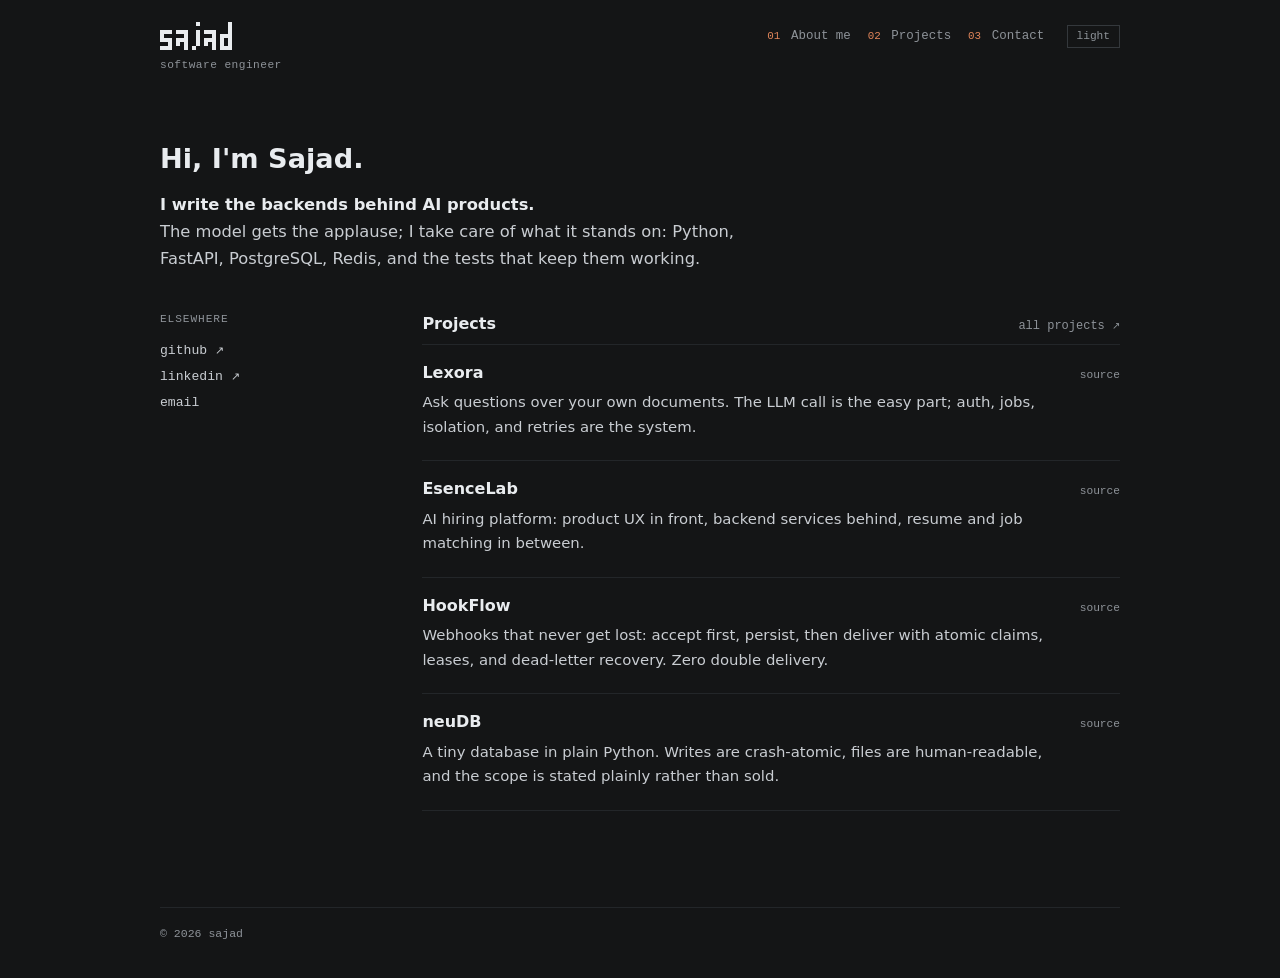
==== index.html @ 62118ca2 "edition 6.1: big wordmark out, theme-switch fix, less furniture - home: the big pixel sajad hero is " ====
<!-- no build step, no frameworks. view source is fine. -->
<!DOCTYPE html>
<html lang="en">
<head>
<meta charset="utf-8">
<meta name="viewport" content="width=device-width, initial-scale=1.0, viewport-fit=cover">
<meta name="color-scheme" content="dark light">
<meta name="theme-color" content="#141516">
<script>try{if(localStorage.getItem('sajad:theme')==='light'){
document.documentElement.setAttribute('data-theme','light');
var m=document.querySelector('meta[name="theme-color"]');
if(m)m.content='#e9e8e4'}}catch(e){}</script>
<title>Sajad · Software Engineer</title>
<meta name="description" content="Sajad writes the backends behind AI products. Projects and every way to reach him.">
<meta name="author" content="Abdulla Sajad">
<link rel="canonical" href="https://sajadxdp.github.io/">
<link rel="icon" href="./favicon.svg" type="image/svg+xml">
<link rel="stylesheet" href="./style.css">
<meta property="og:type" content="website">
<meta property="og:site_name" content="Sajad">
<meta property="og:title" content="Sajad · Software Engineer">
<meta property="og:description" content="Sajad writes the backends behind AI products. Projects and every way to reach him.">
<meta property="og:image" content="https://sajadxdp.github.io/og.png">
<meta property="og:image:width" content="1200">
<meta property="og:image:height" content="630">
<meta property="og:image:alt" content="Sajad. I write the backends behind AI products.">
<meta name="twitter:card" content="summary_large_image">
</head>
<body>
<a class="skip-link" href="#main">Skip to content</a>

<header>
  <a class="mark" href="./" aria-label="Sajad, home"><svg viewBox="0 0 18 7" width="72" height="28" fill="currentColor" shape-rendering="crispEdges" aria-hidden="true"><rect x="9" y="0" width="1" height="1"/><rect x="17" y="0" width="1" height="1"/><rect x="17" y="1" width="1" height="1"/><rect x="0" y="2" width="3" height="1"/><rect x="4" y="2" width="3" height="1"/><rect x="9" y="2" width="1" height="1"/><rect x="11" y="2" width="3" height="1"/><rect x="17" y="2" width="1" height="1"/><rect x="0" y="3" width="1" height="1"/><rect x="6" y="3" width="1" height="1"/><rect x="9" y="3" width="1" height="1"/><rect x="13" y="3" width="1" height="1"/><rect x="15" y="3" width="3" height="1"/><rect x="0" y="4" width="3" height="1"/><rect x="4" y="4" width="3" height="1"/><rect x="9" y="4" width="1" height="1"/><rect x="11" y="4" width="3" height="1"/><rect x="15" y="4" width="1" height="1"/><rect x="17" y="4" width="1" height="1"/><rect x="2" y="5" width="1" height="1"/><rect x="4" y="5" width="1" height="1"/><rect x="6" y="5" width="1" height="1"/><rect x="9" y="5" width="1" height="1"/><rect x="11" y="5" width="1" height="1"/><rect x="13" y="5" width="1" height="1"/><rect x="15" y="5" width="1" height="1"/><rect x="17" y="5" width="1" height="1"/><rect x="0" y="6" width="3" height="1"/><rect x="6" y="6" width="1" height="1"/><rect x="8" y="6" width="1" height="1"/><rect x="13" y="6" width="1" height="1"/><rect x="15" y="6" width="3" height="1"/></svg></a>
  <nav aria-label="Primary">
    <a href="./about.html"><span class="n">01</span> About me</a>
    <a href="./projects.html"><span class="n">02</span> Projects</a>
    <a href="./contact.html"><span class="n">03</span> Contact</a>
  </nav>
  <button id="theme-toggle" type="button" class="theme-toggle" aria-label="Switch to the light theme">light</button>
  <p class="site-role">software engineer</p>
</header>

<main id="main">
<h1>Hi, I'm Sajad.</h1>
<p class="stand"><strong>I write the backends behind AI products.</strong><br>
The model gets the applause; I take care of what it stands on: Python, FastAPI, PostgreSQL, Redis, and the tests that keep them working.</p>

<div class="home-grid">
  <aside class="rail">
    <h2>elsewhere</h2>
    <ul class="rail-list">
      <li><a href="https://github.com/sajadxdp">github <span class="arrow" aria-hidden="true">&#8599;</span></a></li>
      <li><a href="https://www.linkedin.com/in/abdullasajad">linkedin <span class="arrow" aria-hidden="true">&#8599;</span></a></li>
      <li><a href="mailto:abdullasajad01@gmail.com">email</a></li>
    </ul>
  </aside>

  <div class="board">
    <div class="sec-head">
      <h2>Projects</h2>
      <a class="more" href="./projects.html">all projects <span class="arrow" aria-hidden="true">&#8599;</span></a>
    </div>
    <ul class="rows">
  <li class="row">
    <div class="row-head"><a class="row-title" href="https://github.com/sajadxdp/lexora-ai">Lexora</a>
    <span class="row-meta"><a href="https://github.com/sajadxdp/lexora-ai">source</a></span></div>
    <p>Ask questions over your own documents. The LLM call is the easy part; auth, jobs, isolation, and retries are the system.</p>
  </li>
  <li class="row">
    <div class="row-head"><a class="row-title" href="https://github.com/sajadxdp/esencelab">EsenceLab</a>
    <span class="row-meta"><a href="https://github.com/sajadxdp/esencelab">source</a></span></div>
    <p>AI hiring platform: product UX in front, backend services behind, resume and job matching in between.</p>
  </li>
  <li class="row">
    <div class="row-head"><a class="row-title" href="https://github.com/sajadxdp/hookflow">HookFlow</a>
    <span class="row-meta"><a href="https://github.com/sajadxdp/hookflow">source</a></span></div>
    <p>Webhooks that never get lost: accept first, persist, then deliver with atomic claims, leases, and dead-letter recovery. Zero double delivery.</p>
  </li>
  <li class="row">
    <div class="row-head"><a class="row-title" href="https://github.com/sajadxdp/neudb">neuDB</a>
    <span class="row-meta"><a href="https://github.com/sajadxdp/neudb">source</a></span></div>
    <p>A tiny database in plain Python. Writes are crash-atomic, files are human-readable, and the scope is stated plainly rather than sold.</p>
  </li>
    </ul>
  </div>
</div>
</main>

<footer>
  <p>&copy; <span id="year">2026</span> sajad</p>
</footer>

<script src="./script.js" defer></script>
</body>
</html>
---- style.css ----
/* sajadxdp.github.io - edition 6.1, "charcoal studio", minimal.
   Rebuilt on the reference theme's pattern: dark-first charcoal
   canvas, mono chassis, rail + content home grid, hairline rows.
   Tokens only, system fonts only, no frameworks, no build step,
   zero animations. */

:root {
  --bg: #141516;
  --surface: #1b1d1e;
  --text: #c9cdd2;
  --bright: #e9ecef;
  --muted: #8e9399;
  --accent: #e0855a;
  --border: #232629;
  --border-strong: #34383c;
  --sans: system-ui, -apple-system, 'Segoe UI', Roboto, 'Helvetica Neue', Arial, sans-serif;
  --mono: ui-monospace, 'SF Mono', 'Cascadia Mono', Menlo, Consolas, monospace;
  --read: 40rem;
  --gutter: clamp(1rem, 4vw, 1.4rem);
}

[data-theme="light"] {
  --bg: #e9e8e4;
  --surface: #f3f2ee;
  --text: #383e44;
  --bright: #22262a;
  --muted: #5d646b;
  --accent: #a3461a;
  --border: #dcdad4;
  --border-strong: #c9c6bf;
}

* { box-sizing: border-box; }

html { color-scheme: dark; }

[data-theme="light"] { color-scheme: light; }

body {
  margin: 0;
  background: var(--bg);
  color: var(--text);
  font: 400 1rem/1.65 var(--sans);
  -webkit-text-size-adjust: 100%;
  padding-inline: var(--gutter);
}

::selection { background: var(--accent); color: var(--bg); }

a {
  color: var(--bright);
  text-decoration: none;
  overflow-wrap: anywhere;
}

a:hover { color: var(--accent); }

:focus-visible {
  outline: 2px solid var(--accent);
  outline-offset: 2px;
}

.visually-hidden {
  position: absolute;
  width: 1px;
  height: 1px;
  margin: -1px;
  padding: 0;
  overflow: hidden;
  clip: rect(0 0 0 0);
  white-space: nowrap;
  border: 0;
}

.skip-link { position: absolute; left: -9999px; }

.skip-link:focus {
  position: fixed;
  top: .8rem;
  left: .8rem;
  z-index: 10;
  background: var(--bright);
  color: var(--bg);
  padding: .5em .9em;
  text-decoration: none;
}

/* ---- header ---- */

header {
  max-width: 60rem;
  margin: 0 auto;
  padding-top: 1.4rem;
  display: flex;
  flex-wrap: wrap;
  align-items: center;
  gap: .4rem 1.2rem;
}

.mark {
  display: inline-flex;
  color: var(--bright);
  flex: none;
}

.mark svg { display: block; }

a.mark:hover { color: var(--accent); }

header nav[aria-label="Primary"] {
  display: flex;
  flex-wrap: wrap;
  gap: .2rem 1.05rem;
  margin-left: auto;
  font: 400 .78rem/1.7 var(--mono);
}

nav[aria-label="Primary"] a { color: var(--muted); }

nav[aria-label="Primary"] a:hover,
nav[aria-label="Primary"] a[aria-current="page"] { color: var(--bright); }

nav[aria-label="Primary"] .n {
  color: var(--accent);
  font-size: .68rem;
  margin-right: .2rem;
}

.site-role {
  flex-basis: 100%;
  font: 400 .7rem/1.6 var(--mono);
  color: var(--muted);
  letter-spacing: .04em;
}

.theme-toggle {
  font: 400 .7rem/1 var(--mono);
  color: var(--muted);
  background: transparent;
  border: 1px solid var(--border-strong);
  padding: .45em .8em;
  cursor: pointer;
  margin-left: .2rem;
}

.theme-toggle:hover { color: var(--bright); }

/* ---- page chassis ---- */

main {
  max-width: 60rem;
  margin: 0 auto;
  padding: 3.2rem 0 4rem;
}

h1 {
  color: var(--bright);
  font-weight: 600;
  font-size: clamp(1.5rem, 1.25rem + 1.2vw, 1.7rem);
  line-height: 1.25;
  margin: 0 0 1rem;
}

h2 {
  color: var(--bright);
  font-weight: 600;
  font-size: 1rem;
  margin: 2.2rem 0 .6rem;
}

p, ul, ol { margin: 0 0 1rem; }

li { margin-bottom: .3rem; }

strong { color: var(--bright); font-weight: 600; }

.stand { font-size: 1.02rem; max-width: var(--read); }

.meta {
  font: 400 .75rem/1.7 var(--mono);
  color: var(--muted);
  margin: 0 0 1rem;
}

/* ---- home: rail grid ---- */

.site-intro { max-width: var(--read); }

.home-grid {
  display: grid;
  grid-template-columns: minmax(0, 1fr);
  gap: 2.6rem;
  margin-top: 2.4rem;
}

@media (min-width: 840px) {
  .home-grid {
    grid-template-columns: 13rem minmax(0, 1fr);
    gap: 3.4rem;
  }
}

.rail h2 {
  font: 400 .7rem/1.6 var(--mono);
  color: var(--muted);
  letter-spacing: .08em;
  text-transform: uppercase;
  margin: 0 0 .55rem;
}

.rail-list {
  list-style: none;
  margin: 0;
  padding: 0;
  font: 400 .82rem/2 var(--mono);
}

.rail-list li { margin: 0; }

.rail-list a { color: var(--text); }

.rail-list a:hover { color: var(--accent); }

/* ---- section head + rows ---- */

.sec-head {
  display: flex;
  flex-wrap: wrap;
  align-items: baseline;
  justify-content: space-between;
  gap: .2rem 1rem;
  margin: 0 0 .4rem;
}

.sec-head h2 {
  margin: 0;
  font-size: 1rem;
}

.more {
  font: 400 .75rem/1.7 var(--mono);
  color: var(--muted);
}

.more:hover { color: var(--accent); }

.arrow { font-size: .85em; }

ul.rows {
  list-style: none;
  margin: 0 0 2rem;
  padding: 0;
  border-bottom: 1px solid var(--border);
}

.row {
  border-top: 1px solid var(--border);
  padding: .95rem 0 1rem;
}

.row-head {
  display: flex;
  flex-wrap: wrap;
  align-items: baseline;
  justify-content: space-between;
  gap: .1rem 1rem;
}

.row-title {
  color: var(--bright);
  font-weight: 600;
}

.row-title:hover { color: var(--accent); }

.row-meta {
  font: 400 .7rem/1.7 var(--mono);
  color: var(--muted);
}

.row-meta a { color: var(--muted); }

.row-meta a:hover { color: var(--accent); }

.row p {
  margin: .25rem 0 0;
  font-size: .93rem;
  max-width: var(--read);
}

/* ---- projects page ---- */

article.proj {
  border-top: 1px solid var(--border);
  padding: 1.2rem 0 1.25rem;
}

article.proj:last-of-type { border-bottom: 1px solid var(--border); }

article.proj h2 {
  margin: 0 0 .4rem;
  font-size: 1.02rem;
}

article.proj > p { max-width: var(--read); }

article.proj .links-line,
.links-line {
  font: 400 .78rem/1.7 var(--mono);
  margin: 0;
  color: var(--muted);
}

.links-line a { color: var(--text); }

.links-line a:hover { color: var(--accent); }

/* ---- copy email ---- */

.copy-btn {
  font: 400 .7rem/1 var(--mono);
  color: var(--muted);
  background: transparent;
  border: 1px solid var(--border-strong);
  padding: .4em .65em;
  margin-left: .4rem;
  cursor: pointer;
  vertical-align: middle;
}

.copy-btn:hover,
.copy-btn.is-done {
  color: var(--accent);
  border-color: var(--accent);
}

/* ---- footer ---- */

footer {
  max-width: 60rem;
  margin: 0 auto;
  padding: 1rem 0 2.2rem;
  border-top: 1px solid var(--border);
  font: 400 .72rem/1.7 var(--mono);
  color: var(--muted);
}

footer p { margin: 0; }

/* ---- motion, small screens ---- */

@media (prefers-reduced-motion: reduce) {
  * { transition: none !important; }
}

@media (max-width: 539px) {
  main { padding-top: 2.2rem; }
  header { padding-top: 1.1rem; }
  nav[aria-label="Primary"] {
    font-size: .72rem;
    gap: .15rem .8rem;
  }
  nav[aria-label="Primary"] a { padding: .3em 0; }
  .site-role { order: 3; }
}
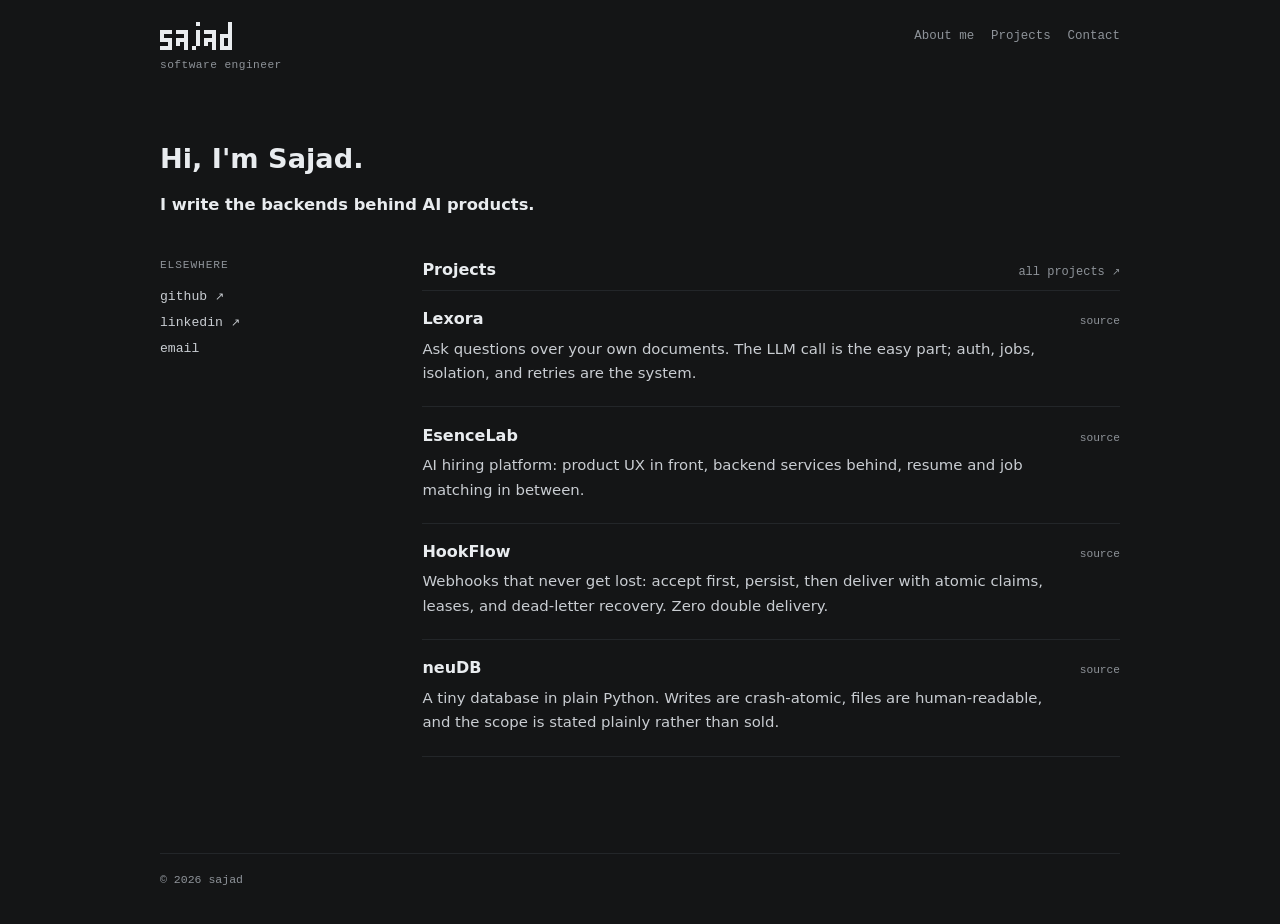
==== commit 82ee7184: "edition 7: dark minimal - nav numbers out, about rewritten, dark only - nav: the 01/02/03 numbers ar" ====
--- a/index.html
+++ b/index.html
@@ -4,12 +4,8 @@
 <head>
 <meta charset="utf-8">
 <meta name="viewport" content="width=device-width, initial-scale=1.0, viewport-fit=cover">
-<meta name="color-scheme" content="dark light">
+<meta name="color-scheme" content="dark">
 <meta name="theme-color" content="#141516">
-<script>try{if(localStorage.getItem('sajad:theme')==='light'){
-document.documentElement.setAttribute('data-theme','light');
-var m=document.querySelector('meta[name="theme-color"]');
-if(m)m.content='#e9e8e4'}}catch(e){}</script>
 <title>Sajad · Software Engineer</title>
 <meta name="description" content="Sajad writes the backends behind AI products. Projects and every way to reach him.">
 <meta name="author" content="Abdulla Sajad">
@@ -32,18 +28,16 @@
 <header>
   <a class="mark" href="./" aria-label="Sajad, home"><svg viewBox="0 0 18 7" width="72" height="28" fill="currentColor" shape-rendering="crispEdges" aria-hidden="true"><rect x="9" y="0" width="1" height="1"/><rect x="17" y="0" width="1" height="1"/><rect x="17" y="1" width="1" height="1"/><rect x="0" y="2" width="3" height="1"/><rect x="4" y="2" width="3" height="1"/><rect x="9" y="2" width="1" height="1"/><rect x="11" y="2" width="3" height="1"/><rect x="17" y="2" width="1" height="1"/><rect x="0" y="3" width="1" height="1"/><rect x="6" y="3" width="1" height="1"/><rect x="9" y="3" width="1" height="1"/><rect x="13" y="3" width="1" height="1"/><rect x="15" y="3" width="3" height="1"/><rect x="0" y="4" width="3" height="1"/><rect x="4" y="4" width="3" height="1"/><rect x="9" y="4" width="1" height="1"/><rect x="11" y="4" width="3" height="1"/><rect x="15" y="4" width="1" height="1"/><rect x="17" y="4" width="1" height="1"/><rect x="2" y="5" width="1" height="1"/><rect x="4" y="5" width="1" height="1"/><rect x="6" y="5" width="1" height="1"/><rect x="9" y="5" width="1" height="1"/><rect x="11" y="5" width="1" height="1"/><rect x="13" y="5" width="1" height="1"/><rect x="15" y="5" width="1" height="1"/><rect x="17" y="5" width="1" height="1"/><rect x="0" y="6" width="3" height="1"/><rect x="6" y="6" width="1" height="1"/><rect x="8" y="6" width="1" height="1"/><rect x="13" y="6" width="1" height="1"/><rect x="15" y="6" width="3" height="1"/></svg></a>
   <nav aria-label="Primary">
-    <a href="./about.html"><span class="n">01</span> About me</a>
-    <a href="./projects.html"><span class="n">02</span> Projects</a>
-    <a href="./contact.html"><span class="n">03</span> Contact</a>
+    <a href="./about.html">About me</a>
+    <a href="./projects.html">Projects</a>
+    <a href="./contact.html">Contact</a>
   </nav>
-  <button id="theme-toggle" type="button" class="theme-toggle" aria-label="Switch to the light theme">light</button>
   <p class="site-role">software engineer</p>
 </header>
 
 <main id="main">
 <h1>Hi, I'm Sajad.</h1>
-<p class="stand"><strong>I write the backends behind AI products.</strong><br>
-The model gets the applause; I take care of what it stands on: Python, FastAPI, PostgreSQL, Redis, and the tests that keep them working.</p>
+<p class="stand"><strong>I write the backends behind AI products.</strong></p>
 
 <div class="home-grid">
   <aside class="rail">
--- a/style.css
+++ b/style.css
@@ -1,12 +1,11 @@
-/* sajadxdp.github.io - edition 6.1, "charcoal studio", minimal.
-   Rebuilt on the reference theme's pattern: dark-first charcoal
-   canvas, mono chassis, rail + content home grid, hairline rows.
-   Tokens only, system fonts only, no frameworks, no build step,
-   zero animations. */
+/* sajadxdp.github.io - edition 7, "charcoal studio", dark minimal.
+   Dark only: no toggle, no light room, no theme storage. Mono
+   chassis, rail + content home grid, hairline rows. Tokens only,
+   system fonts only, no frameworks, no build step, zero
+   animations. */
 
 :root {
   --bg: #141516;
-  --surface: #1b1d1e;
   --text: #c9cdd2;
   --bright: #e9ecef;
   --muted: #8e9399;
@@ -19,22 +18,9 @@
   --gutter: clamp(1rem, 4vw, 1.4rem);
 }
 
-[data-theme="light"] {
-  --bg: #e9e8e4;
-  --surface: #f3f2ee;
-  --text: #383e44;
-  --bright: #22262a;
-  --muted: #5d646b;
-  --accent: #a3461a;
-  --border: #dcdad4;
-  --border-strong: #c9c6bf;
-}
-
 * { box-sizing: border-box; }
 
 html { color-scheme: dark; }
-
-[data-theme="light"] { color-scheme: light; }
 
 body {
   margin: 0;
@@ -120,30 +106,12 @@
 nav[aria-label="Primary"] a:hover,
 nav[aria-label="Primary"] a[aria-current="page"] { color: var(--bright); }
 
-nav[aria-label="Primary"] .n {
-  color: var(--accent);
-  font-size: .68rem;
-  margin-right: .2rem;
-}
-
 .site-role {
   flex-basis: 100%;
   font: 400 .7rem/1.6 var(--mono);
   color: var(--muted);
   letter-spacing: .04em;
 }
-
-.theme-toggle {
-  font: 400 .7rem/1 var(--mono);
-  color: var(--muted);
-  background: transparent;
-  border: 1px solid var(--border-strong);
-  padding: .45em .8em;
-  cursor: pointer;
-  margin-left: .2rem;
-}
-
-.theme-toggle:hover { color: var(--bright); }
 
 /* ---- page chassis ---- */
 
@@ -183,8 +151,6 @@
 }
 
 /* ---- home: rail grid ---- */
-
-.site-intro { max-width: var(--read); }
 
 .home-grid {
   display: grid;
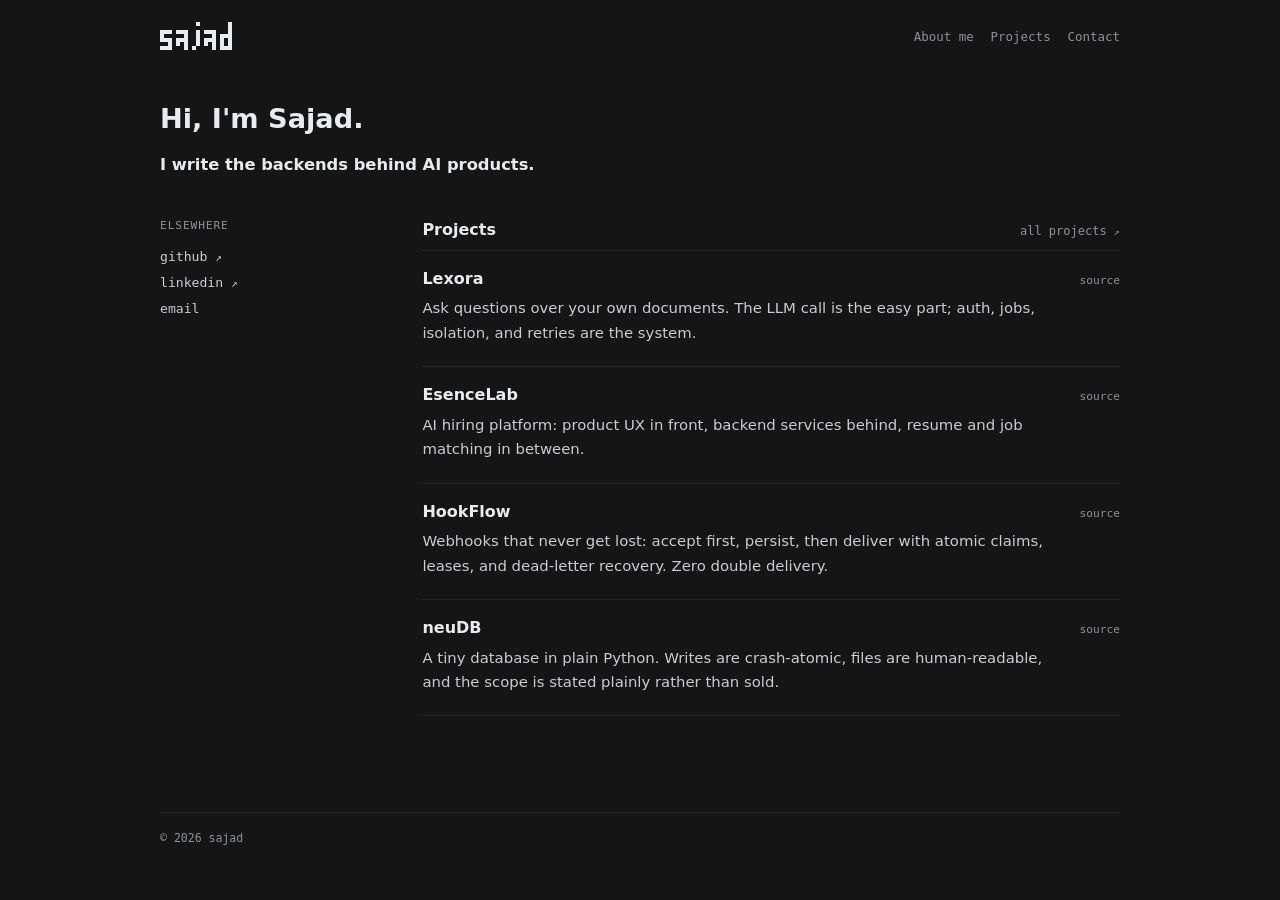
==== commit 58c47786: "edition 7.1: header role tag out, about says software + agentic engineer - header: the software engi" ====
--- a/index.html
+++ b/index.html
@@ -32,10 +32,9 @@
     <a href="./projects.html">Projects</a>
     <a href="./contact.html">Contact</a>
   </nav>
-  <p class="site-role">software engineer</p>
 </header>
 
-<main id="main">
+<main id="main" tabindex="-1">
 <h1>Hi, I'm Sajad.</h1>
 <p class="stand"><strong>I write the backends behind AI products.</strong></p>
 
@@ -49,7 +48,7 @@
     </ul>
   </aside>
 
-  <div class="board">
+  <div>
     <div class="sec-head">
       <h2>Projects</h2>
       <a class="more" href="./projects.html">all projects <span class="arrow" aria-hidden="true">&#8599;</span></a>
--- a/style.css
+++ b/style.css
@@ -1,4 +1,4 @@
-/* sajadxdp.github.io - edition 7, "charcoal studio", dark minimal.
+/* sajadxdp.github.io - edition 7.1, "charcoal studio", dark minimal.
    Dark only: no toggle, no light room, no theme storage. Mono
    chassis, rail + content home grid, hairline rows. Tokens only,
    system fonts only, no frameworks, no build step, zero
@@ -106,13 +106,6 @@
 nav[aria-label="Primary"] a:hover,
 nav[aria-label="Primary"] a[aria-current="page"] { color: var(--bright); }
 
-.site-role {
-  flex-basis: 100%;
-  font: 400 .7rem/1.6 var(--mono);
-  color: var(--muted);
-  letter-spacing: .04em;
-}
-
 /* ---- page chassis ---- */
 
 main {
@@ -288,7 +281,7 @@
   color: var(--muted);
   background: transparent;
   border: 1px solid var(--border-strong);
-  padding: .4em .65em;
+  padding: .5em .65em;
   margin-left: .4rem;
   cursor: pointer;
   vertical-align: middle;
@@ -326,6 +319,4 @@
     font-size: .72rem;
     gap: .15rem .8rem;
   }
-  nav[aria-label="Primary"] a { padding: .3em 0; }
-  .site-role { order: 3; }
-}
+  nav[aria-label="Primary"] a { padding: .3em 0; }}
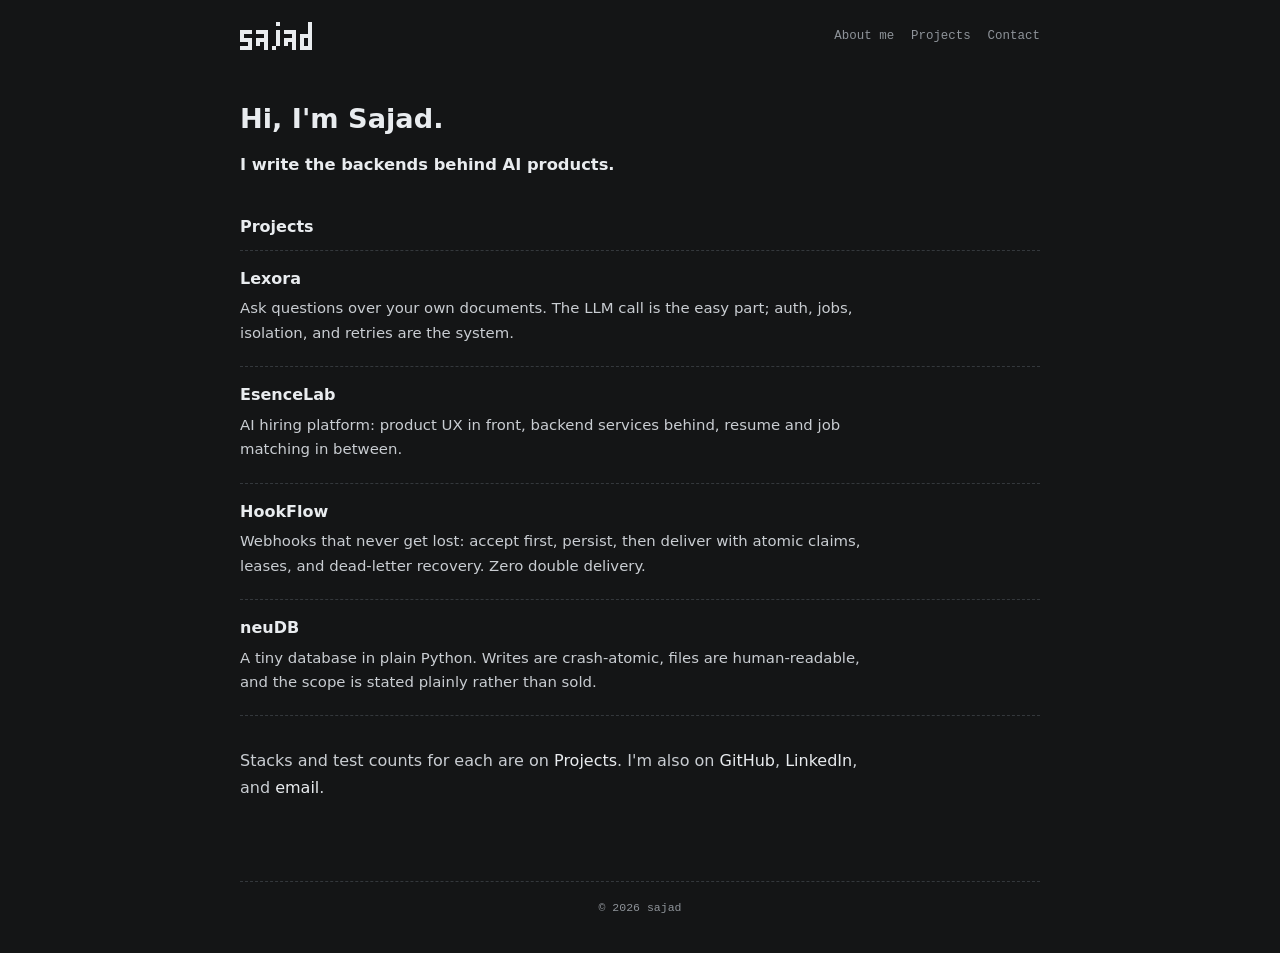
==== commit 472b699e: "edition 8: charcoal document - bearblog-structured UI/UX beablog.dev is NXDOMAIN; the real reference" ====
--- a/index.html
+++ b/index.html
@@ -6,7 +6,7 @@
 <meta name="viewport" content="width=device-width, initial-scale=1.0, viewport-fit=cover">
 <meta name="color-scheme" content="dark">
 <meta name="theme-color" content="#141516">
-<title>Sajad · Software Engineer</title>
+<title>Sajad · Software &amp; Agentic Engineer</title>
 <meta name="description" content="Sajad writes the backends behind AI products. Projects and every way to reach him.">
 <meta name="author" content="Abdulla Sajad">
 <link rel="canonical" href="https://sajadxdp.github.io/">
@@ -14,7 +14,7 @@
 <link rel="stylesheet" href="./style.css">
 <meta property="og:type" content="website">
 <meta property="og:site_name" content="Sajad">
-<meta property="og:title" content="Sajad · Software Engineer">
+<meta property="og:title" content="Sajad · Software &amp; Agentic Engineer">
 <meta property="og:description" content="Sajad writes the backends behind AI products. Projects and every way to reach him.">
 <meta property="og:image" content="https://sajadxdp.github.io/og.png">
 <meta property="og:image:width" content="1200">
@@ -38,45 +38,27 @@
 <h1>Hi, I'm Sajad.</h1>
 <p class="stand"><strong>I write the backends behind AI products.</strong></p>
 
-<div class="home-grid">
-  <aside class="rail">
-    <h2>elsewhere</h2>
-    <ul class="rail-list">
-      <li><a href="https://github.com/sajadxdp">github <span class="arrow" aria-hidden="true">&#8599;</span></a></li>
-      <li><a href="https://www.linkedin.com/in/abdullasajad">linkedin <span class="arrow" aria-hidden="true">&#8599;</span></a></li>
-      <li><a href="mailto:abdullasajad01@gmail.com">email</a></li>
-    </ul>
-  </aside>
-
-  <div>
-    <div class="sec-head">
-      <h2>Projects</h2>
-      <a class="more" href="./projects.html">all projects <span class="arrow" aria-hidden="true">&#8599;</span></a>
-    </div>
-    <ul class="rows">
+<h2>Projects</h2>
+<ul class="rows">
   <li class="row">
-    <div class="row-head"><a class="row-title" href="https://github.com/sajadxdp/lexora-ai">Lexora</a>
-    <span class="row-meta"><a href="https://github.com/sajadxdp/lexora-ai">source</a></span></div>
+    <a class="row-title" href="https://github.com/sajadxdp/lexora-ai">Lexora</a>
     <p>Ask questions over your own documents. The LLM call is the easy part; auth, jobs, isolation, and retries are the system.</p>
   </li>
   <li class="row">
-    <div class="row-head"><a class="row-title" href="https://github.com/sajadxdp/esencelab">EsenceLab</a>
-    <span class="row-meta"><a href="https://github.com/sajadxdp/esencelab">source</a></span></div>
+    <a class="row-title" href="https://github.com/sajadxdp/esencelab">EsenceLab</a>
     <p>AI hiring platform: product UX in front, backend services behind, resume and job matching in between.</p>
   </li>
   <li class="row">
-    <div class="row-head"><a class="row-title" href="https://github.com/sajadxdp/hookflow">HookFlow</a>
-    <span class="row-meta"><a href="https://github.com/sajadxdp/hookflow">source</a></span></div>
+    <a class="row-title" href="https://github.com/sajadxdp/hookflow">HookFlow</a>
     <p>Webhooks that never get lost: accept first, persist, then deliver with atomic claims, leases, and dead-letter recovery. Zero double delivery.</p>
   </li>
   <li class="row">
-    <div class="row-head"><a class="row-title" href="https://github.com/sajadxdp/neudb">neuDB</a>
-    <span class="row-meta"><a href="https://github.com/sajadxdp/neudb">source</a></span></div>
+    <a class="row-title" href="https://github.com/sajadxdp/neudb">neuDB</a>
     <p>A tiny database in plain Python. Writes are crash-atomic, files are human-readable, and the scope is stated plainly rather than sold.</p>
   </li>
-    </ul>
-  </div>
-</div>
+</ul>
+
+<p class="hand">Stacks and test counts for each are on <a href="./projects.html">Projects</a>. I'm also on <a href="https://github.com/sajadxdp">GitHub</a>, <a href="https://www.linkedin.com/in/abdullasajad">LinkedIn</a>, and <a href="mailto:abdullasajad01@gmail.com">email</a>.</p>
 </main>
 
 <footer>
--- a/style.css
+++ b/style.css
@@ -1,8 +1,8 @@
-/* sajadxdp.github.io - edition 7.1, "charcoal studio", dark minimal.
-   Dark only: no toggle, no light room, no theme storage. Mono
-   chassis, rail + content home grid, hairline rows. Tokens only,
-   system fonts only, no frameworks, no build step, zero
-   animations. */
+/* sajadxdp.github.io - edition 8, "charcoal document", dark minimal.
+   Bear-structured (pattern only): one centered document column, flat
+   title rows, dashed rules. Dark only: no toggle, no light room, no
+   theme storage. Tokens only, system fonts only, no frameworks, no
+   build step, zero animations. */
 
 :root {
   --bg: #141516;
@@ -28,7 +28,7 @@
   color: var(--text);
   font: 400 1rem/1.65 var(--sans);
   -webkit-text-size-adjust: 100%;
-  padding-inline: var(--gutter);
+  padding-inline: max(var(--gutter), env(safe-area-inset-left)) max(var(--gutter), env(safe-area-inset-right));
 }
 
 ::selection { background: var(--accent); color: var(--bg); }
@@ -74,9 +74,9 @@
 /* ---- header ---- */
 
 header {
-  max-width: 60rem;
+  max-width: 50rem;
   margin: 0 auto;
-  padding-top: 1.4rem;
+  padding-top: max(1.4rem, env(safe-area-inset-top));
   display: flex;
   flex-wrap: wrap;
   align-items: center;
@@ -109,9 +109,9 @@
 /* ---- page chassis ---- */
 
 main {
-  max-width: 60rem;
+  max-width: 50rem;
   margin: 0 auto;
-  padding: 3.2rem 0 4rem;
+  padding: 3.2rem 0 max(4rem, env(safe-area-inset-bottom));
 }
 
 h1 {
@@ -137,109 +137,26 @@
 
 .stand { font-size: 1.02rem; max-width: var(--read); }
 
-.meta {
-  font: 400 .75rem/1.7 var(--mono);
-  color: var(--muted);
-  margin: 0 0 1rem;
-}
-
-/* ---- home: rail grid ---- */
-
-.home-grid {
-  display: grid;
-  grid-template-columns: minmax(0, 1fr);
-  gap: 2.6rem;
-  margin-top: 2.4rem;
-}
-
-@media (min-width: 840px) {
-  .home-grid {
-    grid-template-columns: 13rem minmax(0, 1fr);
-    gap: 3.4rem;
-  }
-}
-
-.rail h2 {
-  font: 400 .7rem/1.6 var(--mono);
-  color: var(--muted);
-  letter-spacing: .08em;
-  text-transform: uppercase;
-  margin: 0 0 .55rem;
-}
-
-.rail-list {
-  list-style: none;
-  margin: 0;
-  padding: 0;
-  font: 400 .82rem/2 var(--mono);
-}
-
-.rail-list li { margin: 0; }
-
-.rail-list a { color: var(--text); }
-
-.rail-list a:hover { color: var(--accent); }
-
-/* ---- section head + rows ---- */
-
-.sec-head {
-  display: flex;
-  flex-wrap: wrap;
-  align-items: baseline;
-  justify-content: space-between;
-  gap: .2rem 1rem;
-  margin: 0 0 .4rem;
-}
-
-.sec-head h2 {
-  margin: 0;
-  font-size: 1rem;
-}
-
-.more {
-  font: 400 .75rem/1.7 var(--mono);
-  color: var(--muted);
-}
-
-.more:hover { color: var(--accent); }
-
-.arrow { font-size: .85em; }
+/* ---- flat title rows (the one list component, every page) ---- */
 
 ul.rows {
   list-style: none;
   margin: 0 0 2rem;
   padding: 0;
-  border-bottom: 1px solid var(--border);
+  border-bottom: 1px dashed var(--border-strong);
 }
 
 .row {
-  border-top: 1px solid var(--border);
+  border-top: 1px dashed var(--border-strong);
   padding: .95rem 0 1rem;
 }
 
-.row-head {
-  display: flex;
-  flex-wrap: wrap;
-  align-items: baseline;
-  justify-content: space-between;
-  gap: .1rem 1rem;
-}
-
 .row-title {
   color: var(--bright);
   font-weight: 600;
 }
 
 .row-title:hover { color: var(--accent); }
-
-.row-meta {
-  font: 400 .7rem/1.7 var(--mono);
-  color: var(--muted);
-}
-
-.row-meta a { color: var(--muted); }
-
-.row-meta a:hover { color: var(--accent); }
 
 .row p {
   margin: .25rem 0 0;
@@ -247,32 +164,17 @@
   max-width: var(--read);
 }
 
-/* ---- projects page ---- */
-
-article.proj {
-  border-top: 1px solid var(--border);
-  padding: 1.2rem 0 1.25rem;
-}
-
-article.proj:last-of-type { border-bottom: 1px solid var(--border); }
-
-article.proj h2 {
-  margin: 0 0 .4rem;
-  font-size: 1.02rem;
-}
-
-article.proj > p { max-width: var(--read); }
-
-article.proj .links-line,
+/* closing hand-off line (home) */
+
+.hand { max-width: var(--read); }
+
+/* ---- project meta line ---- */
+
 .links-line {
   font: 400 .78rem/1.7 var(--mono);
-  margin: 0;
   color: var(--muted);
-}
-
-.links-line a { color: var(--text); }
-
-.links-line a:hover { color: var(--accent); }
+  margin: .35rem 0 0;
+}
 
 /* ---- copy email ---- */
 
@@ -296,12 +198,13 @@
 /* ---- footer ---- */
 
 footer {
-  max-width: 60rem;
+  max-width: 50rem;
   margin: 0 auto;
   padding: 1rem 0 2.2rem;
-  border-top: 1px solid var(--border);
+  border-top: 1px dashed var(--border-strong);
   font: 400 .72rem/1.7 var(--mono);
   color: var(--muted);
+  text-align: center;
 }
 
 footer p { margin: 0; }
@@ -314,7 +217,7 @@
 
 @media (max-width: 539px) {
   main { padding-top: 2.2rem; }
-  header { padding-top: 1.1rem; }
+  header { padding-top: max(1.1rem, env(safe-area-inset-top)); }
   nav[aria-label="Primary"] {
     font-size: .72rem;
     gap: .15rem .8rem;
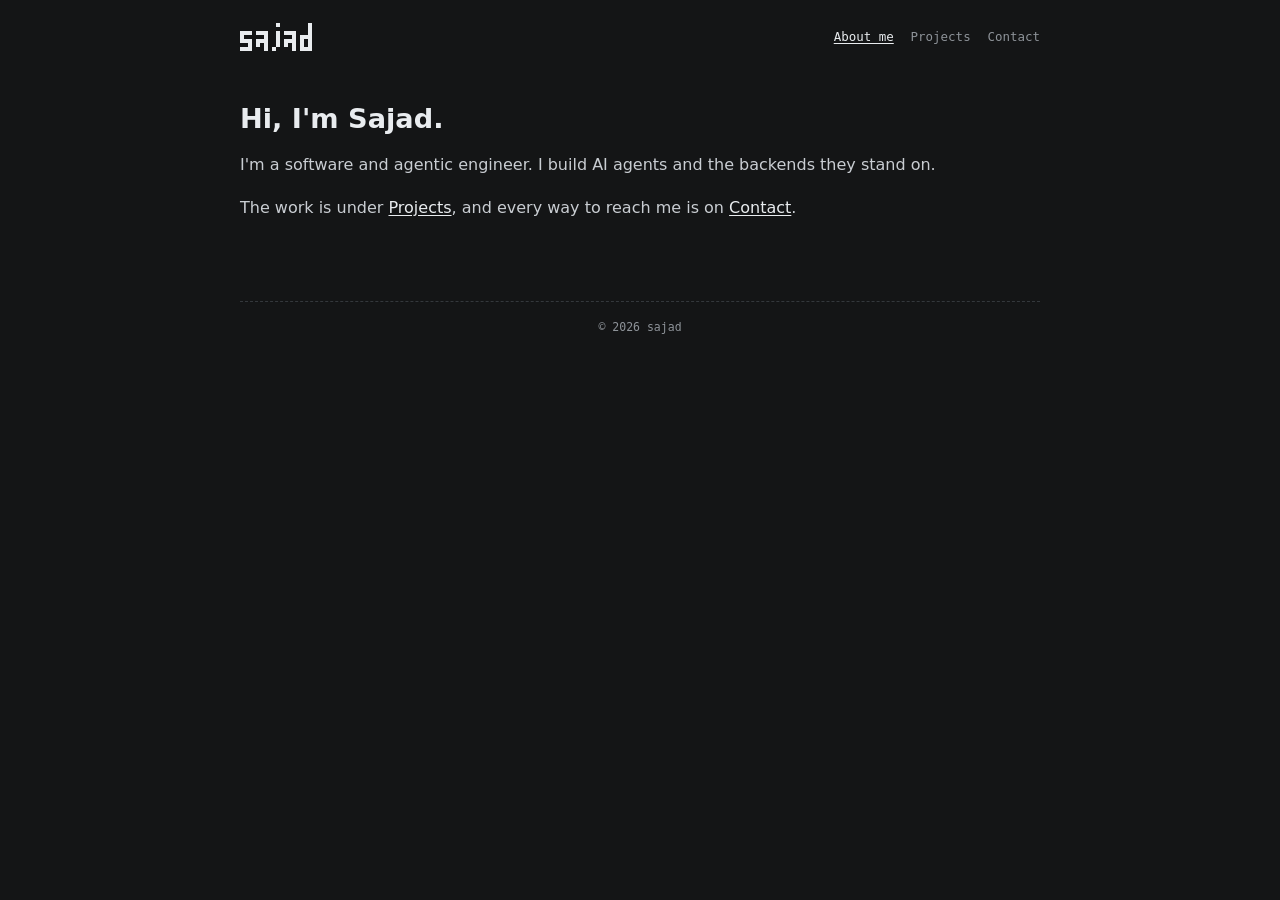
==== commit b92be527: "edition 9: about-first - landing IS the About page, blurbs rewritten Two-part restructure:  - the se" ====
--- a/index.html
+++ b/index.html
@@ -28,7 +28,7 @@
 <header>
   <a class="mark" href="./" aria-label="Sajad, home"><svg viewBox="0 0 18 7" width="72" height="28" fill="currentColor" shape-rendering="crispEdges" aria-hidden="true"><rect x="9" y="0" width="1" height="1"/><rect x="17" y="0" width="1" height="1"/><rect x="17" y="1" width="1" height="1"/><rect x="0" y="2" width="3" height="1"/><rect x="4" y="2" width="3" height="1"/><rect x="9" y="2" width="1" height="1"/><rect x="11" y="2" width="3" height="1"/><rect x="17" y="2" width="1" height="1"/><rect x="0" y="3" width="1" height="1"/><rect x="6" y="3" width="1" height="1"/><rect x="9" y="3" width="1" height="1"/><rect x="13" y="3" width="1" height="1"/><rect x="15" y="3" width="3" height="1"/><rect x="0" y="4" width="3" height="1"/><rect x="4" y="4" width="3" height="1"/><rect x="9" y="4" width="1" height="1"/><rect x="11" y="4" width="3" height="1"/><rect x="15" y="4" width="1" height="1"/><rect x="17" y="4" width="1" height="1"/><rect x="2" y="5" width="1" height="1"/><rect x="4" y="5" width="1" height="1"/><rect x="6" y="5" width="1" height="1"/><rect x="9" y="5" width="1" height="1"/><rect x="11" y="5" width="1" height="1"/><rect x="13" y="5" width="1" height="1"/><rect x="15" y="5" width="1" height="1"/><rect x="17" y="5" width="1" height="1"/><rect x="0" y="6" width="3" height="1"/><rect x="6" y="6" width="1" height="1"/><rect x="8" y="6" width="1" height="1"/><rect x="13" y="6" width="1" height="1"/><rect x="15" y="6" width="3" height="1"/></svg></a>
   <nav aria-label="Primary">
-    <a href="./about.html">About me</a>
+    <a href="./">About me</a>
     <a href="./projects.html">Projects</a>
     <a href="./contact.html">Contact</a>
   </nav>
@@ -36,29 +36,10 @@
 
 <main id="main" tabindex="-1">
 <h1>Hi, I'm Sajad.</h1>
-<p class="stand"><strong>I write the backends behind AI products.</strong></p>
 
-<h2>Projects</h2>
-<ul class="rows">
-  <li class="row">
-    <a class="row-title" href="https://github.com/sajadxdp/lexora-ai">Lexora</a>
-    <p>Ask questions over your own documents. The LLM call is the easy part; auth, jobs, isolation, and retries are the system.</p>
-  </li>
-  <li class="row">
-    <a class="row-title" href="https://github.com/sajadxdp/esencelab">EsenceLab</a>
-    <p>AI hiring platform: product UX in front, backend services behind, resume and job matching in between.</p>
-  </li>
-  <li class="row">
-    <a class="row-title" href="https://github.com/sajadxdp/hookflow">HookFlow</a>
-    <p>Webhooks that never get lost: accept first, persist, then deliver with atomic claims, leases, and dead-letter recovery. Zero double delivery.</p>
-  </li>
-  <li class="row">
-    <a class="row-title" href="https://github.com/sajadxdp/neudb">neuDB</a>
-    <p>A tiny database in plain Python. Writes are crash-atomic, files are human-readable, and the scope is stated plainly rather than sold.</p>
-  </li>
-</ul>
+<p>I'm a software and agentic engineer. I build AI agents and the backends they stand on.</p>
 
-<p class="hand">Stacks and test counts for each are on <a href="./projects.html">Projects</a>. I'm also on <a href="https://github.com/sajadxdp">GitHub</a>, <a href="https://www.linkedin.com/in/abdullasajad">LinkedIn</a>, and <a href="mailto:abdullasajad01@gmail.com">email</a>.</p>
+<p>The work is under <a href="./projects.html">Projects</a>, and every way to reach me is on <a href="./contact.html">Contact</a>.</p>
 </main>
 
 <footer>
--- a/style.css
+++ b/style.css
@@ -1,8 +1,9 @@
-/* sajadxdp.github.io - edition 8, "charcoal document", dark minimal.
-   Bear-structured (pattern only): one centered document column, flat
-   title rows, dashed rules. Dark only: no toggle, no light room, no
-   theme storage. Tokens only, system fonts only, no frameworks, no
-   build step, zero animations. */
+/* sajadxdp.github.io - edition 9, "about-first", dark minimal.
+   Bear-structured (pattern only): one centered document column,
+   flat title rows, dashed rules. The landing IS the About page;
+   Projects and Contact are the options. Dark only: no toggle, no
+   light room, no theme storage. Tokens only, system fonts only,
+   no frameworks, no build step, zero animations. */
 
 :root {
   --bg: #141516;
@@ -41,6 +42,17 @@
 
 a:hover { color: var(--accent); }
 
+/* inline links grow to a 24px+ touch target with no visual change
+   (vertical padding does not expand the line box) */
+main a { padding: .25em 0; }
+
+/* body-text links are underlined: color alone is not a link cue
+   (WCAG 1.4.1). Row titles keep their bold weight as the cue. */
+main p a {
+  text-decoration: underline;
+  text-underline-offset: 2px;
+}
+
 :focus-visible {
   outline: 2px solid var(--accent);
   outline-offset: 2px;
@@ -101,7 +113,12 @@
   font: 400 .78rem/1.7 var(--mono);
 }
 
-nav[aria-label="Primary"] a { color: var(--muted); }
+nav[aria-label="Primary"] a { color: var(--muted); padding: .3em 0; }
+
+nav[aria-label="Primary"] a[aria-current="page"] {
+  text-decoration: underline;
+  text-underline-offset: 2px;
+}
 
 nav[aria-label="Primary"] a:hover,
 nav[aria-label="Primary"] a[aria-current="page"] { color: var(--bright); }
@@ -134,8 +151,6 @@
 li { margin-bottom: .3rem; }
 
 strong { color: var(--bright); font-weight: 600; }
-
-.stand { font-size: 1.02rem; max-width: var(--read); }
 
 /* ---- flat title rows (the one list component, every page) ---- */
 
@@ -163,10 +178,6 @@
   font-size: .93rem;
   max-width: var(--read);
 }
-
-/* closing hand-off line (home) */
-
-.hand { max-width: var(--read); }
 
 /* ---- project meta line ---- */
 
@@ -222,4 +233,15 @@
     font-size: .72rem;
     gap: .15rem .8rem;
   }
-  nav[aria-label="Primary"] a { padding: .3em 0; }}
+}
+
+/* ---- print: paper and save-as-pdf get ink, not the dark room ---- */
+
+@media print {
+  :root { color-scheme: light; }
+  body { background: #fff; color: #111; }
+  a, h1, h2, strong, .row-title, .mark,
+  nav[aria-label="Primary"] a, .links-line, footer { color: inherit; }
+  a { text-decoration: underline; text-underline-offset: 2px; }
+  .skip-link, .copy-btn { display: none; }
+}
